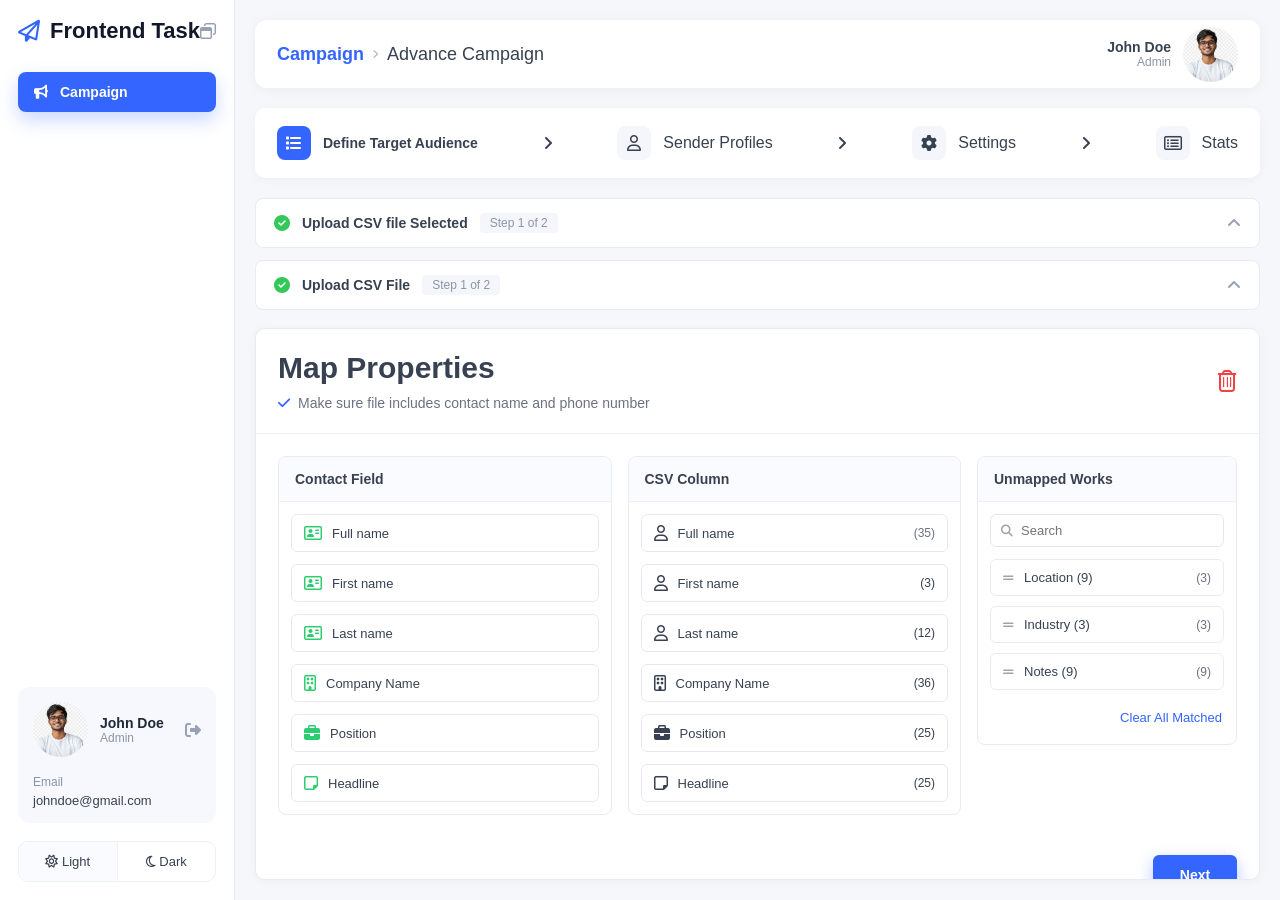
==== map.html @ 0d5dd1ee "first commit" ====
<!DOCTYPE html>
<html lang="en">

<head>

<meta charset="UTF-8">
<meta name="viewport" content="width=device-width, initial-scale=1.0">

<title>Advance Campaign - Map Properties</title>

<link rel="stylesheet"
href="https://cdnjs.cloudflare.com/ajax/libs/font-awesome/6.6.0/css/all.min.css">

</head>

<body style="
margin:0;
padding:0;
background:#f5f7fb;
font-family:Inter,Segoe UI,sans-serif;
">

<div style="
display:flex;
height:100vh;
overflow:hidden;
">

<!-- ===================== SIDEBAR ===================== -->

<aside style="
width:235px;
background:#ffffff;
border-right:1px solid #e8ebf5;
display:flex;
flex-direction:column;
justify-content:space-between;
padding:18px;
box-sizing:border-box;
">

<div>

<!-- Logo -->

<div style="
display:flex;
align-items:center;
justify-content:space-between;
margin-bottom:28px;
">

<div style="
display:flex;
align-items:center;
gap:10px;
font-size:22px;
font-weight:700;
color:#111827;
">

<i class="fa-regular fa-paper-plane"
style="color:#3466ff;"></i>

Frontend Task

</div>

<i class="fa-regular fa-window-restore"
style="color:#98a1b3;"></i>

</div>

<!-- Menu -->

<a href="index.html"

style="
display:flex;
align-items:center;
gap:12px;
padding:12px 16px;
background:#3466ff;
color:#ffffff;
text-decoration:none;
border-radius:8px;
font-size:14px;
font-weight:600;
box-shadow:0 8px 18px rgba(52,102,255,.25);
">

<i class="fa-solid fa-bullhorn"></i>

Campaign

</a>

</div>

<!-- Profile -->

<div>

<div style="
background:#f7f8fd;
border-radius:12px;
padding:15px;
">

<div style="
display:flex;
justify-content:space-between;
align-items:center;
">

<div style="
display:flex;
align-items:center;
gap:12px;
">

<img src="images/profile.jpg" alt="Profile"

style="
width:55px;
height:55px;
border-radius:50%;
object-fit:cover;
">

<div>

<div style="
font-size:14px;
font-weight:600;
color:#1f2937;
">

John Doe

</div>

<div style="
font-size:12px;
color:#8b95a7;
">

Admin

</div>

</div>

</div>

<i class="fa-solid fa-right-from-bracket"
style="color:#98a1b3;"></i>

</div>

<div style="
margin-top:18px;
font-size:12px;
color:#8b95a7;
">

Email

</div>

<div style="
margin-top:4px;
font-size:13px;
color:#374151;
">

johndoe@gmail.com

</div>

</div>

<div style="
display:flex;
margin-top:18px;
border:1px solid #edf0f7;
border-radius:10px;
overflow:hidden;
">

<div style="
flex:1;
text-align:center;
padding:12px;
background:#fafbff;
border-right:1px solid #edf0f7;
font-size:13px;
">

<i class="fa-regular fa-sun"></i>

Light

</div>

<div style="
flex:1;
text-align:center;
padding:12px;
font-size:13px;
">

<i class="fa-regular fa-moon"></i>

Dark

</div>

</div>

</div>

</aside>

<!-- ===================== MAIN ===================== -->

<main style="
flex:1;
padding:22px;
display:flex;
flex-direction:column;
min-height:0;
">

<!-- NAVBAR -->

<div style="
flex-shrink:0;
height:68px;
background:#ffffff;
border-radius:12px;
display:flex;
justify-content:space-between;
align-items:center;
padding:0 22px;
box-shadow:0 2px 12px rgba(0,0,0,.05);
">

<div style="
display:flex;
align-items:center;
gap:8px;
font-size:18px;
">

<span style="
color:#3466ff;
font-weight:600;
">

Campaign

</span>

<i class="fa-solid fa-angle-right"
style="
font-size:11px;
color:#b3bccb;
"></i>

<span style="
color:#374151;
">

Advance Campaign

</span>

</div>

<div style="
display:flex;
align-items:center;
gap:12px;
">

<div style="text-align:right;">

<div style="
font-size:14px;
font-weight:600;
">

John Doe

</div>

<div style="
font-size:12px;
color:#8b95a7;
">

Admin

</div>

</div>

<img src="images/profile.jpg" alt="Profile"

style="
width:55px;
height:55px;
border-radius:50%;
object-fit:cover;
">

</div>

</div>

<!-- PROGRESS -->

<div style="
margin-top:20px;
background:#ffffff;
padding:18px 22px;
border-radius:10px;
box-shadow:0 2px 10px rgba(0,0,0,.04);
">

<div style="
display:flex;
align-items:center;
justify-content:space-between;
flex-wrap:wrap;
gap:20px;
">

<!-- STEP 1 -->

<div style="display:flex;align-items:center;gap:12px;">

<div style="
width:34px;
height:34px;
background:#3466ff;
border-radius:8px;
display:flex;
justify-content:center;
align-items:center;
color:#ffffff;
">

<i class="fa-solid fa-list"></i>

</div>

<span style="font-size:14px;font-weight:600;">

Define Target Audience

</span>

</div>

<i class="fa-solid fa-angle-right"></i>

<div style="display:flex;align-items:center;gap:12px;">

<div style="
width:34px;
height:34px;
background:#f4f6fb;
border-radius:8px;
display:flex;
align-items:center;
justify-content:center;
">

<i class="fa-regular fa-user"></i>

</div>

Sender Profiles

</div>

<i class="fa-solid fa-angle-right"></i>

<div style="display:flex;align-items:center;gap:12px;">

<div style="
width:34px;
height:34px;
background:#f4f6fb;
border-radius:8px;
display:flex;
align-items:center;
justify-content:center;
">

<i class="fa-solid fa-gear"></i>

</div>

Settings

</div>

<i class="fa-solid fa-angle-right"></i>

<div style="display:flex;align-items:center;gap:12px;">

<div style="
width:34px;
height:34px;
background:#f4f6fb;
border-radius:8px;
display:flex;
align-items:center;
justify-content:center;
">

<i class="fa-regular fa-rectangle-list"></i>

</div>

Stats

</div>

</div>

</div>

<!-- UPLOAD STATUS -->

<div style="
margin-top:20px;
">

<!-- Section 1 -->

<div style="
display:flex;
justify-content:space-between;
align-items:center;
padding:14px 18px;
border:1px solid #e8ebf5;
border-radius:8px;
background:#ffffff;
">

<div style="display:flex;align-items:center;gap:12px;">

<i class="fa-solid fa-circle-check"
style="color:#34c759;"></i>

<span style="
font-size:14px;
font-weight:600;
">

Upload CSV file Selected

</span>

<span style="
font-size:12px;
background:#f5f6fb;
padding:3px 10px;
border-radius:4px;
color:#8b95a7;
">

Step 1 of 2

</span>

</div>

<i class="fa-solid fa-angle-up"
style="color:#98a1b3;"></i>

</div>

<!-- Section 2 -->

<div style="
margin-top:12px;
display:flex;
justify-content:space-between;
align-items:center;
padding:14px 18px;
border:1px solid #e8ebf5;
border-radius:8px;
background:#ffffff;
">

<div style="display:flex;align-items:center;gap:12px;">

<i class="fa-solid fa-circle-check"
style="color:#34c759;"></i>

<span style="
font-size:14px;
font-weight:600;
">

Upload CSV File

</span>

<span style="
font-size:12px;
background:#f5f6fb;
padding:3px 10px;
border-radius:4px;
color:#8b95a7;
">

Step 1 of 2

</span>

</div>

<i class="fa-solid fa-angle-up"
style="color:#98a1b3;"></i>

</div>

</div>

<!-- MAP PROPERTIES CARD -->

<div style="
margin-top:18px;
background:#ffffff;
border:1px solid #e8ebf5;
border-radius:10px;
padding:22px;
box-shadow:0 2px 10px rgba(0,0,0,.04);
overflow-y:auto;
flex:1;
min-height:0;
">

<div style="
display:flex;
justify-content:space-between;
align-items:center;
">

<div>

<h2 style="
margin:0;
font-size:30px;
font-weight:600;
color:#374151;
">

Map Properties

</h2>

<div style="
margin-top:10px;
font-size:14px;
color:#6b7280;
display:flex;
align-items:center;
gap:8px;
">

<i class="fa-solid fa-check"
style="color:#3466ff;"></i>

Make sure file includes contact name and phone number

</div>

</div>

<i class="fa-regular fa-trash-can"
style="
font-size:22px;
color:#ef4444;
cursor:pointer;
"></i>

</div>

<hr style="
margin:22px -22px;
border:none;
border-top:1px solid #edf0f7;
">

<!-- PART 2 STARTS HERE -->

<!-- ================= MAP PROPERTIES TABLE ================= -->

<div style="
display:flex;
gap:16px;
align-items:flex-start;
flex-wrap:wrap;
">

    <!-- ================= CONTACT FIELD ================= -->

    <div style="
    flex:1;
    min-width:300px;
    border:1px solid #e8ebf5;
    border-radius:8px;
    overflow:hidden;
    background:#ffffff;
    ">

        <div style="
        padding:14px 16px;
        border-bottom:1px solid #edf0f7;
        font-size:14px;
        font-weight:600;
        color:#374151;
        background:#fafbff;
        ">

            Contact Field

        </div>

        <!-- Full Name -->

        <div style="
        display:flex;
        align-items:center;
        justify-content:space-between;
        margin:12px;
        padding:10px 12px;
        border:1px solid #e6e9f2;
        border-radius:6px;
        ">

            <div style="display:flex;align-items:center;gap:10px;">

                <i class="fa-regular fa-address-card"
                style="color:#2ecc71;"></i>

                <span style="font-size:13px;color:#374151;">

                    Full name

                </span>

            </div>

        </div>

        <!-- First Name -->

        <div style="
        display:flex;
        align-items:center;
        justify-content:space-between;
        margin:12px;
        padding:10px 12px;
        border:1px solid #e6e9f2;
        border-radius:6px;
        ">

            <div style="display:flex;align-items:center;gap:10px;">

                <i class="fa-regular fa-address-card"
                style="color:#2ecc71;"></i>

                <span style="font-size:13px;color:#374151;">

                    First name

                </span>

            </div>

        </div>

        <!-- Last Name -->

        <div style="
        display:flex;
        align-items:center;
        justify-content:space-between;
        margin:12px;
        padding:10px 12px;
        border:1px solid #e6e9f2;
        border-radius:6px;
        ">

            <div style="display:flex;align-items:center;gap:10px;">

                <i class="fa-regular fa-address-card"
                style="color:#2ecc71;"></i>

                <span style="font-size:13px;color:#374151;">

                    Last name

                </span>

            </div>

        </div>

        <!-- Company -->

        <div style="
        display:flex;
        align-items:center;
        justify-content:space-between;
        margin:12px;
        padding:10px 12px;
        border:1px solid #e6e9f2;
        border-radius:6px;
        ">

            <div style="display:flex;align-items:center;gap:10px;">

                <i class="fa-regular fa-building"
                style="color:#2ecc71;"></i>

                <span style="font-size:13px;color:#374151;">

                    Company Name

                </span>

            </div>

        </div>

        <!-- Position -->

        <div style="
        display:flex;
        align-items:center;
        justify-content:space-between;
        margin:12px;
        padding:10px 12px;
        border:1px solid #e6e9f2;
        border-radius:6px;
        ">

            <div style="display:flex;align-items:center;gap:10px;">

                <i class="fa-solid fa-briefcase"
                style="color:#2ecc71;"></i>

                <span style="font-size:13px;color:#374151;">

                    Position

                </span>

            </div>

        </div>

        <!-- Headline -->

        <div style="
        display:flex;
        align-items:center;
        justify-content:space-between;
        margin:12px;
        padding:10px 12px;
        border:1px solid #e6e9f2;
        border-radius:6px;
        ">

            <div style="display:flex;align-items:center;gap:10px;">

                <i class="fa-regular fa-note-sticky"
                style="color:#2ecc71;"></i>

                <span style="font-size:13px;color:#374151;">

                    Headline

                </span>

            </div>

        </div>

    </div>

    <!-- ================= CSV COLUMN ================= -->

    <div style="
    flex:1;
    min-width:300px;
    border:1px solid #e8ebf5;
    border-radius:8px;
    overflow:hidden;
    background:#ffffff;
    ">

        <div style="
        padding:14px 16px;
        border-bottom:1px solid #edf0f7;
        font-size:14px;
        font-weight:600;
        color:#374151;
        background:#fafbff;
        ">

            CSV Column

        </div>

        <!-- Row 1 -->

        <div style="
        display:flex;
        justify-content:space-between;
        align-items:center;
        margin:12px;
        padding:10px 12px;
        border:1px solid #e6e9f2;
        border-radius:6px;
        ">

            <div style="display:flex;align-items:center;gap:10px;">

                <i class="fa-regular fa-user"
                style="color:#374151;"></i>

                <span style="font-size:13px;">

                    Full name

                </span>

            </div>

            <span style="font-size:12px;color:#6b7280;">

                (35)

            </span>

        </div>

        <!-- Row 2 -->

        <div style="
        display:flex;
        justify-content:space-between;
        align-items:center;
        margin:12px;
        padding:10px 12px;
        border:1px solid #e6e9f2;
        border-radius:6px;
        ">

            <div style="display:flex;align-items:center;gap:10px;">

                <i class="fa-regular fa-user"></i>

                <span style="font-size:13px;">

                    First name

                </span>

            </div>

            <span style="font-size:12px;">

                (3)

            </span>

        </div>

        <!-- Row 3 -->

        <div style="
        display:flex;
        justify-content:space-between;
        align-items:center;
        margin:12px;
        padding:10px 12px;
        border:1px solid #e6e9f2;
        border-radius:6px;
        ">

            <div style="display:flex;align-items:center;gap:10px;">

                <i class="fa-regular fa-user"></i>

                <span style="font-size:13px;">

                    Last name

                </span>

            </div>

            <span style="font-size:12px;">

                (12)

            </span>

        </div>

        <!-- Row 4 -->

        <div style="
        display:flex;
        justify-content:space-between;
        align-items:center;
        margin:12px;
        padding:10px 12px;
        border:1px solid #e6e9f2;
        border-radius:6px;
        ">

            <div style="display:flex;align-items:center;gap:10px;">

                <i class="fa-regular fa-building"></i>

                <span style="font-size:13px;">

                    Company Name

                </span>

            </div>

            <span style="font-size:12px;">

                (36)

            </span>

        </div>

        <!-- Row 5 -->

        <div style="
        display:flex;
        justify-content:space-between;
        align-items:center;
        margin:12px;
        padding:10px 12px;
        border:1px solid #e6e9f2;
        border-radius:6px;
        ">

            <div style="display:flex;align-items:center;gap:10px;">

                <i class="fa-solid fa-briefcase"></i>

                <span style="font-size:13px;">

                    Position

                </span>

            </div>

            <span style="font-size:12px;">

                (25)

            </span>

        </div>

        <!-- Row 6 -->

        <div style="
        display:flex;
        justify-content:space-between;
        align-items:center;
        margin:12px;
        padding:10px 12px;
        border:1px solid #e6e9f2;
        border-radius:6px;
        ">

            <div style="display:flex;align-items:center;gap:10px;">

                <i class="fa-regular fa-note-sticky"></i>

                <span style="font-size:13px;">

                    Headline

                </span>

            </div>

            <span style="font-size:12px;">

                (25)

            </span>

        </div>

    </div>

    <!-- PART 3 STARTS HERE -->

    <!-- ===================== UNMAPPED WORKS ===================== -->

<div style="
width:260px;
border:1px solid #e8ebf5;
border-radius:8px;
background:#ffffff;
overflow:hidden;
">

    <!-- Header -->

    <div style="
    padding:14px 16px;
    border-bottom:1px solid #edf0f7;
    background:#fafbff;
    font-size:14px;
    font-weight:600;
    color:#374151;
    ">

        Unmapped Works

    </div>

    <!-- Search -->

    <div style="
    padding:12px;
    ">

        <div style="
        display:flex;
        align-items:center;
        gap:8px;
        border:1px solid #e5e7eb;
        border-radius:6px;
        padding:8px 10px;
        ">

            <i class="fa-solid fa-magnifying-glass"
            style="
            color:#9ca3af;
            font-size:12px;
            "></i>

            <input
            type="text"
            placeholder="Search"
            style="
            border:none;
            outline:none;
            width:100%;
            font-size:13px;
            background:transparent;
            ">

        </div>

    </div>

    <!-- Item 1 -->

    <div style="
    margin:0 12px 10px;
    border:1px solid #e8ebf5;
    border-radius:6px;
    padding:10px 12px;
    display:flex;
    justify-content:space-between;
    align-items:center;
    ">

        <div style="
        display:flex;
        align-items:center;
        gap:10px;
        ">

            <i class="fa-solid fa-grip-lines"
            style="
            color:#9ca3af;
            font-size:12px;
            "></i>

            <span style="
            font-size:13px;
            color:#374151;
            ">
                Location (9)
            </span>

        </div>

        <span style="
        font-size:12px;
        color:#6b7280;
        ">
            (3)
        </span>

    </div>

    <!-- Item 2 -->

    <div style="
    margin:0 12px 10px;
    border:1px solid #e8ebf5;
    border-radius:6px;
    padding:10px 12px;
    display:flex;
    justify-content:space-between;
    align-items:center;
    ">

        <div style="
        display:flex;
        align-items:center;
        gap:10px;
        ">

            <i class="fa-solid fa-grip-lines"
            style="
            color:#9ca3af;
            font-size:12px;
            "></i>

            <span style="
            font-size:13px;
            color:#374151;
            ">
                Industry (3)
            </span>

        </div>

        <span style="
        font-size:12px;
        color:#6b7280;
        ">
            (3)
        </span>

    </div>

    <!-- Item 3 -->

    <div style="
    margin:0 12px;
    border:1px solid #e8ebf5;
    border-radius:6px;
    padding:10px 12px;
    display:flex;
    justify-content:space-between;
    align-items:center;
    ">

        <div style="
        display:flex;
        align-items:center;
        gap:10px;
        ">

            <i class="fa-solid fa-grip-lines"
            style="
            color:#9ca3af;
            font-size:12px;
            "></i>

            <span style="
            font-size:13px;
            color:#374151;
            ">
                Notes (9)
            </span>

        </div>

        <span style="
        font-size:12px;
        color:#6b7280;
        ">
            (9)
        </span>

    </div>

    <!-- Clear -->

    <div style="
    padding:18px 14px;
    text-align:right;
    ">

        <a href="#"
        style="
        color:#3466ff;
        text-decoration:none;
        font-size:13px;
        font-weight:500;
        ">

            Clear All Matched

        </a>

    </div>

</div>

</div>

<!-- Bottom Space -->

<div style="
height:40px;
"></div>

<!-- Bottom Button -->

<div style="
display:flex;
justify-content:flex-end;
">

    <a href="campaign-settings.html"
    style="
    width:84px;
    height:40px;
    background:#3466ff;
    color:#ffffff;
    text-decoration:none;
    border-radius:6px;
    display:flex;
    align-items:center;
    justify-content:center;
    font-size:14px;
    font-weight:600;
    box-shadow:0 6px 16px rgba(52,102,255,.35);
    ">

        Next

    </a>

</div>

<!-- PART 4 STARTS HERE -->

<!-- ================= END MAP PROPERTIES CARD ================= -->

</div>

<!-- End Main -->

</main>

<!-- End Layout -->

</div>

<!-- ================= RESPONSIVE ================= -->

<style>

*{
margin:0;
padding:0;
box-sizing:border-box;
font-family:Inter,"Segoe UI",sans-serif;
}

body{
background:#f5f7fb;
overflow-x:hidden;
color:#374151;
}

img{
display:block;
max-width:100%;
height:auto;
}

/* ---------- Large Desktop ---------- */

@media screen and (max-width:1400px){

main{
padding:20px !important;
}

}

/* ---------- Laptop ---------- */

@media screen and (max-width:1200px){

aside{
width:220px !important;
}

}

/* ---------- Tablet ---------- */

@media screen and (max-width:992px){

main{
padding:18px !important;
}

div[style*="display:flex;gap:16px"]{
flex-wrap:wrap !important;
}

div[style*="min-width:300px"]{
width:100% !important;
min-width:100% !important;
}

div[style*="width:260px"]{
width:100% !important;
}

}

/* ---------- Mobile ---------- */

@media screen and (max-width:768px){

div[style*="min-height:100vh"]{
flex-direction:column;
}

aside{
width:100% !important;
border-right:none !important;
border-bottom:1px solid #e8ebf5;
padding:16px !important;
}

main{
padding:14px !important;
}

div[style*="justify-content:space-between;align-items:center;flex-wrap:wrap"]{
justify-content:flex-start !important;
gap:15px !important;
}

div[style*="height:68px"]{
height:auto !important;
padding:16px !important;
flex-direction:column;
align-items:flex-start !important;
gap:14px;
}

}

/* ---------- Small Mobile ---------- */

@media screen and (max-width:576px){

div[style*="padding:22px"]{
padding:16px !important;
}

h2{
font-size:24px !important;
}

div[style*="padding:14px 16px"]{
padding:12px !important;
}

a[href="campaign-settings.html"]{
width:100% !important;
height:46px !important;
}

}

/* ---------- Very Small Devices ---------- */

@media screen and (max-width:400px){

body{
font-size:14px;
}

h2{
font-size:20px !important;
}

span{
font-size:12px !important;
}

}

</style>

</body>

</html>
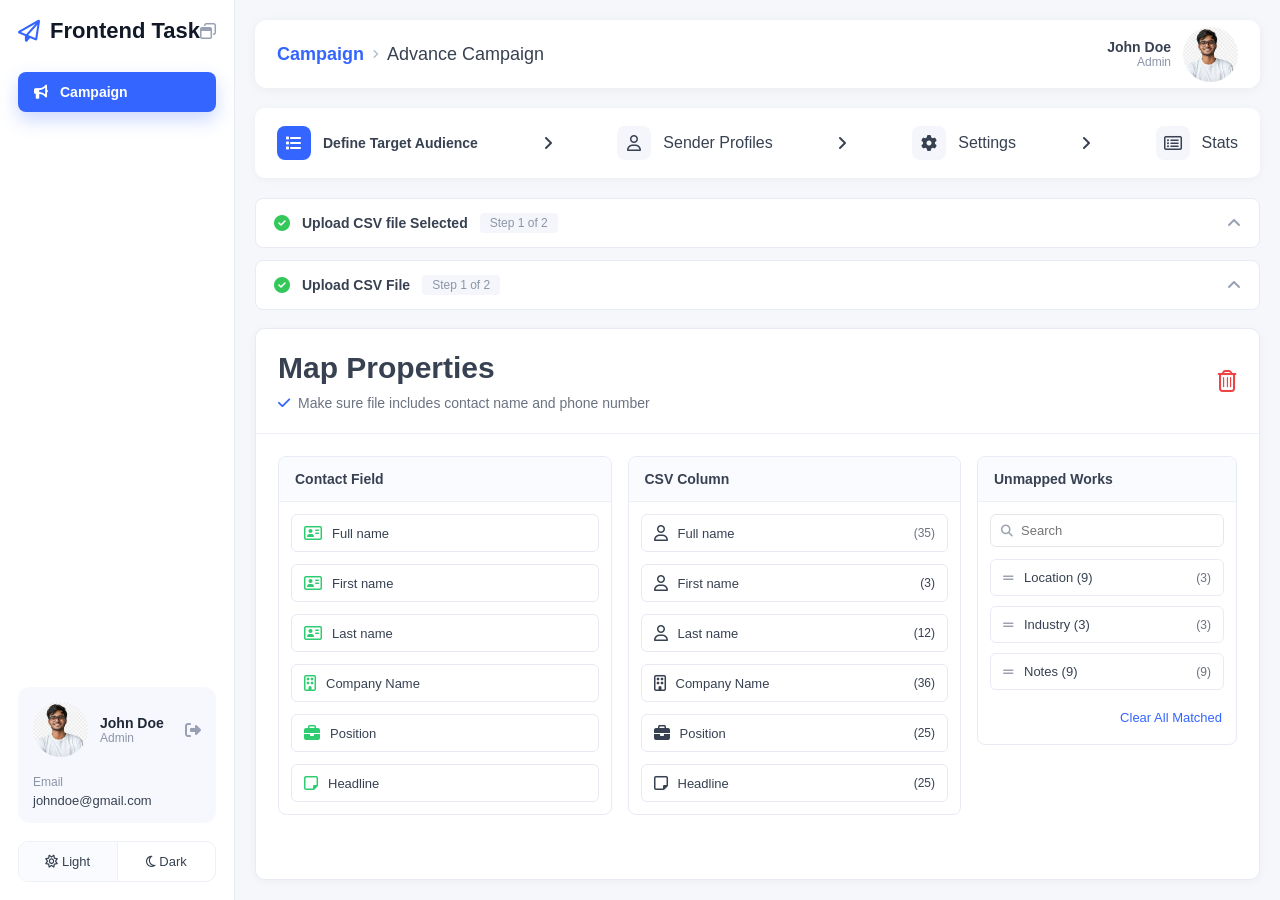
==== commit 8342f143: "Changes" ====
--- a/map.html
+++ b/map.html
@@ -3,13 +3,12 @@
 
 <head>
 
-<meta charset="UTF-8">
-<meta name="viewport" content="width=device-width, initial-scale=1.0">
-
-<title>Advance Campaign - Map Properties</title>
-
-<link rel="stylesheet"
-href="https://cdnjs.cloudflare.com/ajax/libs/font-awesome/6.6.0/css/all.min.css">
+    <meta charset="UTF-8">
+    <meta name="viewport" content="width=device-width, initial-scale=1.0">
+
+    <title>Advance Campaign - Map Properties</title>
+
+    <link rel="stylesheet" href="https://cdnjs.cloudflare.com/ajax/libs/font-awesome/6.6.0/css/all.min.css">
 
 </head>
 
@@ -20,15 +19,15 @@
 font-family:Inter,Segoe UI,sans-serif;
 ">
 
-<div style="
+    <div style="
 display:flex;
 height:100vh;
 overflow:hidden;
 ">
 
-<!-- ===================== SIDEBAR ===================== -->
-
-<aside style="
+        <!-- ===================== SIDEBAR ===================== -->
+
+        <aside style="
 width:235px;
 background:#ffffff;
 border-right:1px solid #e8ebf5;
@@ -39,18 +38,18 @@
 box-sizing:border-box;
 ">
 
-<div>
-
-<!-- Logo -->
-
-<div style="
+            <div>
+
+                <!-- Logo -->
+
+                <div style="
 display:flex;
 align-items:center;
 justify-content:space-between;
 margin-bottom:28px;
 ">
 
-<div style="
+                    <div style="
 display:flex;
 align-items:center;
 gap:10px;
@@ -59,23 +58,19 @@
 color:#111827;
 ">
 
-<i class="fa-regular fa-paper-plane"
-style="color:#3466ff;"></i>
-
-Frontend Task
-
-</div>
-
-<i class="fa-regular fa-window-restore"
-style="color:#98a1b3;"></i>
-
-</div>
-
-<!-- Menu -->
-
-<a href="index.html"
-
-style="
+                        <i class="fa-regular fa-paper-plane" style="color:#3466ff;"></i>
+
+                        Frontend Task
+
+                    </div>
+
+                    <i class="fa-regular fa-window-restore" style="color:#98a1b3;"></i>
+
+                </div>
+
+                <!-- Menu -->
+
+                <a href="index.html" style="
 display:flex;
 align-items:center;
 gap:12px;
@@ -89,98 +84,95 @@
 box-shadow:0 8px 18px rgba(52,102,255,.25);
 ">
 
-<i class="fa-solid fa-bullhorn"></i>
-
-Campaign
-
-</a>
-
-</div>
-
-<!-- Profile -->
-
-<div>
-
-<div style="
+                    <i class="fa-solid fa-bullhorn"></i>
+
+                    Campaign
+
+                </a>
+
+            </div>
+
+            <!-- Profile -->
+
+            <div>
+
+                <div style="
 background:#f7f8fd;
 border-radius:12px;
 padding:15px;
 ">
 
-<div style="
+                    <div style="
 display:flex;
 justify-content:space-between;
 align-items:center;
 ">
 
-<div style="
+                        <div style="
 display:flex;
 align-items:center;
 gap:12px;
 ">
 
-<img src="images/profile.jpg" alt="Profile"
-
-style="
+                            <img src="images/profile.jpg" alt="Profile" style="
 width:55px;
 height:55px;
 border-radius:50%;
 object-fit:cover;
 ">
 
-<div>
-
-<div style="
+                            <div>
+
+                                <div style="
 font-size:14px;
 font-weight:600;
 color:#1f2937;
 ">
 
-John Doe
-
-</div>
-
-<div style="
+                                    John Doe
+
+                                </div>
+
+                                <div style="
 font-size:12px;
 color:#8b95a7;
 ">
 
-Admin
-
-</div>
-
-</div>
-
-</div>
-
-<i class="fa-solid fa-right-from-bracket"
-style="color:#98a1b3;"></i>
-
-</div>
-
-<div style="
+                                    Admin
+
+                                </div>
+
+                            </div>
+
+                        </div>
+
+                        <i class="fa-solid fa-right-from-bracket" style="color:#98a1b3;"></i>
+
+                    </div>
+
+                    <div style="
 margin-top:18px;
 font-size:12px;
 color:#8b95a7;
 ">
 
-Email
-
-</div>
-
-<div style="
+                        Email
+
+                    </div>
+
+                    <div style="
 margin-top:4px;
 font-size:13px;
 color:#374151;
 ">
 
-johndoe@gmail.com
-
-</div>
-
-</div>
-
-<div style="
+                        johndoe@gmail.com
+
+                    </div>
+
+                </div>
+
+                <div style="
 display:flex;
 margin-top:18px;
 border:1px solid #edf0f7;
@@ -188,7 +180,7 @@
 overflow:hidden;
 ">
 
-<div style="
+                    <div style="
 flex:1;
 text-align:center;
 padding:12px;
@@ -197,34 +189,34 @@
 font-size:13px;
 ">
 
-<i class="fa-regular fa-sun"></i>
-
-Light
-
-</div>
-
-<div style="
+                        <i class="fa-regular fa-sun"></i>
+
+                        Light
+
+                    </div>
+
+                    <div style="
 flex:1;
 text-align:center;
 padding:12px;
 font-size:13px;
 ">
 
-<i class="fa-regular fa-moon"></i>
-
-Dark
-
-</div>
-
-</div>
-
-</div>
-
-</aside>
-
-<!-- ===================== MAIN ===================== -->
-
-<main style="
+                        <i class="fa-regular fa-moon"></i>
+
+                        Dark
+
+                    </div>
+
+                </div>
+
+            </div>
+
+        </aside>
+
+        <!-- ===================== MAIN ===================== -->
+
+        <main style="
 flex:1;
 padding:22px;
 display:flex;
@@ -232,9 +224,9 @@
 min-height:0;
 ">
 
-<!-- NAVBAR -->
-
-<div style="
+            <!-- NAVBAR -->
+
+            <div style="
 flex-shrink:0;
 height:68px;
 background:#ffffff;
@@ -246,82 +238,79 @@
 box-shadow:0 2px 12px rgba(0,0,0,.05);
 ">
 
-<div style="
+                <div style="
 display:flex;
 align-items:center;
 gap:8px;
 font-size:18px;
 ">
 
-<span style="
+                    <span style="
 color:#3466ff;
 font-weight:600;
 ">
 
-Campaign
-
-</span>
-
-<i class="fa-solid fa-angle-right"
-style="
+                        Campaign
+
+                    </span>
+
+                    <i class="fa-solid fa-angle-right" style="
 font-size:11px;
 color:#b3bccb;
 "></i>
 
-<span style="
+                    <span style="
 color:#374151;
 ">
 
-Advance Campaign
-
-</span>
-
-</div>
-
-<div style="
+                        Advance Campaign
+
+                    </span>
+
+                </div>
+
+                <div style="
 display:flex;
 align-items:center;
 gap:12px;
 ">
 
-<div style="text-align:right;">
-
-<div style="
+                    <div style="text-align:right;">
+
+                        <div style="
 font-size:14px;
 font-weight:600;
 ">
 
-John Doe
-
-</div>
-
-<div style="
+                            John Doe
+
+                        </div>
+
+                        <div style="
 font-size:12px;
 color:#8b95a7;
 ">
 
-Admin
-
-</div>
-
-</div>
-
-<img src="images/profile.jpg" alt="Profile"
-
-style="
+                            Admin
+
+                        </div>
+
+                    </div>
+
+                    <img src="images/profile.jpg" alt="Profile" style="
 width:55px;
 height:55px;
 border-radius:50%;
 object-fit:cover;
 ">
 
-</div>
-
-</div>
-
-<!-- PROGRESS -->
-
-<div style="
+                </div>
+
+            </div>
+
+            <!-- PROGRESS -->
+
+            <div style="
 margin-top:20px;
 background:#ffffff;
 padding:18px 22px;
@@ -329,7 +318,7 @@
 box-shadow:0 2px 10px rgba(0,0,0,.04);
 ">
 
-<div style="
+                <div style="
 display:flex;
 align-items:center;
 justify-content:space-between;
@@ -337,11 +326,11 @@
 gap:20px;
 ">
 
-<!-- STEP 1 -->
-
-<div style="display:flex;align-items:center;gap:12px;">
-
-<div style="
+                    <!-- STEP 1 -->
+
+                    <div style="display:flex;align-items:center;gap:12px;">
+
+                        <div style="
 width:34px;
 height:34px;
 background:#3466ff;
@@ -352,23 +341,23 @@
 color:#ffffff;
 ">
 
-<i class="fa-solid fa-list"></i>
-
-</div>
-
-<span style="font-size:14px;font-weight:600;">
-
-Define Target Audience
-
-</span>
-
-</div>
-
-<i class="fa-solid fa-angle-right"></i>
-
-<div style="display:flex;align-items:center;gap:12px;">
-
-<div style="
+                            <i class="fa-solid fa-list"></i>
+
+                        </div>
+
+                        <span style="font-size:14px;font-weight:600;">
+
+                            Define Target Audience
+
+                        </span>
+
+                    </div>
+
+                    <i class="fa-solid fa-angle-right"></i>
+
+                    <div style="display:flex;align-items:center;gap:12px;">
+
+                        <div style="
 width:34px;
 height:34px;
 background:#f4f6fb;
@@ -378,19 +367,19 @@
 justify-content:center;
 ">
 
-<i class="fa-regular fa-user"></i>
-
-</div>
-
-Sender Profiles
-
-</div>
-
-<i class="fa-solid fa-angle-right"></i>
-
-<div style="display:flex;align-items:center;gap:12px;">
-
-<div style="
+                            <i class="fa-regular fa-user"></i>
+
+                        </div>
+
+                        Sender Profiles
+
+                    </div>
+
+                    <i class="fa-solid fa-angle-right"></i>
+
+                    <div style="display:flex;align-items:center;gap:12px;">
+
+                        <div style="
 width:34px;
 height:34px;
 background:#f4f6fb;
@@ -400,19 +389,19 @@
 justify-content:center;
 ">
 
-<i class="fa-solid fa-gear"></i>
-
-</div>
-
-Settings
-
-</div>
-
-<i class="fa-solid fa-angle-right"></i>
-
-<div style="display:flex;align-items:center;gap:12px;">
-
-<div style="
+                            <i class="fa-solid fa-gear"></i>
+
+                        </div>
+
+                        Settings
+
+                    </div>
+
+                    <i class="fa-solid fa-angle-right"></i>
+
+                    <div style="display:flex;align-items:center;gap:12px;">
+
+                        <div style="
 width:34px;
 height:34px;
 background:#f4f6fb;
@@ -422,27 +411,27 @@
 justify-content:center;
 ">
 
-<i class="fa-regular fa-rectangle-list"></i>
-
-</div>
-
-Stats
-
-</div>
-
-</div>
-
-</div>
-
-<!-- UPLOAD STATUS -->
-
-<div style="
+                            <i class="fa-regular fa-rectangle-list"></i>
+
+                        </div>
+
+                        Stats
+
+                    </div>
+
+                </div>
+
+            </div>
+
+            <!-- UPLOAD STATUS -->
+
+            <div style="
 margin-top:20px;
 ">
 
-<!-- Section 1 -->
-
-<div style="
+                <!-- Section 1 -->
+
+                <div style="
 display:flex;
 justify-content:space-between;
 align-items:center;
@@ -452,21 +441,20 @@
 background:#ffffff;
 ">
 
-<div style="display:flex;align-items:center;gap:12px;">
-
-<i class="fa-solid fa-circle-check"
-style="color:#34c759;"></i>
-
-<span style="
+                    <div style="display:flex;align-items:center;gap:12px;">
+
+                        <i class="fa-solid fa-circle-check" style="color:#34c759;"></i>
+
+                        <span style="
 font-size:14px;
 font-weight:600;
 ">
 
-Upload CSV file Selected
-
-</span>
-
-<span style="
+                            Upload CSV file Selected
+
+                        </span>
+
+                        <span style="
 font-size:12px;
 background:#f5f6fb;
 padding:3px 10px;
@@ -474,20 +462,19 @@
 color:#8b95a7;
 ">
 
-Step 1 of 2
-
-</span>
-
-</div>
-
-<i class="fa-solid fa-angle-up"
-style="color:#98a1b3;"></i>
-
-</div>
-
-<!-- Section 2 -->
-
-<div style="
+                            Step 1 of 2
+
+                        </span>
+
+                    </div>
+
+                    <i class="fa-solid fa-angle-up" style="color:#98a1b3;"></i>
+
+                </div>
+
+                <!-- Section 2 -->
+
+                <div style="
 margin-top:12px;
 display:flex;
 justify-content:space-between;
@@ -498,21 +485,20 @@
 background:#ffffff;
 ">
 
-<div style="display:flex;align-items:center;gap:12px;">
-
-<i class="fa-solid fa-circle-check"
-style="color:#34c759;"></i>
-
-<span style="
+                    <div style="display:flex;align-items:center;gap:12px;">
+
+                        <i class="fa-solid fa-circle-check" style="color:#34c759;"></i>
+
+                        <span style="
 font-size:14px;
 font-weight:600;
 ">
 
-Upload CSV File
-
-</span>
-
-<span style="
+                            Upload CSV File
+
+                        </span>
+
+                        <span style="
 font-size:12px;
 background:#f5f6fb;
 padding:3px 10px;
@@ -520,22 +506,21 @@
 color:#8b95a7;
 ">
 
-Step 1 of 2
-
-</span>
-
-</div>
-
-<i class="fa-solid fa-angle-up"
-style="color:#98a1b3;"></i>
-
-</div>
-
-</div>
-
-<!-- MAP PROPERTIES CARD -->
-
-<div style="
+                            Step 1 of 2
+
+                        </span>
+
+                    </div>
+
+                    <i class="fa-solid fa-angle-up" style="color:#98a1b3;"></i>
+
+                </div>
+
+            </div>
+
+            <!-- MAP PROPERTIES CARD -->
+
+            <div style="
 margin-top:18px;
 background:#ffffff;
 border:1px solid #e8ebf5;
@@ -547,26 +532,26 @@
 min-height:0;
 ">
 
-<div style="
+                <div style="
 display:flex;
 justify-content:space-between;
 align-items:center;
 ">
 
-<div>
-
-<h2 style="
+                    <div>
+
+                        <h2 style="
 margin:0;
 font-size:30px;
 font-weight:600;
 color:#374151;
 ">
 
-Map Properties
-
-</h2>
-
-<div style="
+                            Map Properties
+
+                        </h2>
+
+                        <div style="
 margin-top:10px;
 font-size:14px;
 color:#6b7280;
@@ -575,44 +560,42 @@
 gap:8px;
 ">
 
-<i class="fa-solid fa-check"
-style="color:#3466ff;"></i>
-
-Make sure file includes contact name and phone number
-
-</div>
-
-</div>
-
-<i class="fa-regular fa-trash-can"
-style="
+                            <i class="fa-solid fa-check" style="color:#3466ff;"></i>
+
+                            Make sure file includes contact name and phone number
+
+                        </div>
+
+                    </div>
+
+                    <i class="fa-regular fa-trash-can" style="
 font-size:22px;
 color:#ef4444;
 cursor:pointer;
 "></i>
 
-</div>
-
-<hr style="
+                </div>
+
+                <hr style="
 margin:22px -22px;
 border:none;
 border-top:1px solid #edf0f7;
 ">
 
-<!-- PART 2 STARTS HERE -->
-
-<!-- ================= MAP PROPERTIES TABLE ================= -->
-
-<div style="
+                <!-- PART 2 STARTS HERE -->
+
+                <!-- ================= MAP PROPERTIES TABLE ================= -->
+
+                <div style="
 display:flex;
 gap:16px;
 align-items:flex-start;
 flex-wrap:wrap;
 ">
 
-    <!-- ================= CONTACT FIELD ================= -->
-
-    <div style="
+                    <!-- ================= CONTACT FIELD ================= -->
+
+                    <div style="
     flex:1;
     min-width:300px;
     border:1px solid #e8ebf5;
@@ -621,7 +604,7 @@
     background:#ffffff;
     ">
 
-        <div style="
+                        <div style="
         padding:14px 16px;
         border-bottom:1px solid #edf0f7;
         font-size:14px;
@@ -630,13 +613,13 @@
         background:#fafbff;
         ">
 
-            Contact Field
-
-        </div>
-
-        <!-- Full Name -->
-
-        <div style="
+                            Contact Field
+
+                        </div>
+
+                        <!-- Full Name -->
+
+                        <div style="
         display:flex;
         align-items:center;
         justify-content:space-between;
@@ -646,24 +629,23 @@
         border-radius:6px;
         ">
 
-            <div style="display:flex;align-items:center;gap:10px;">
-
-                <i class="fa-regular fa-address-card"
-                style="color:#2ecc71;"></i>
-
-                <span style="font-size:13px;color:#374151;">
-
-                    Full name
-
-                </span>
-
-            </div>
-
-        </div>
-
-        <!-- First Name -->
-
-        <div style="
+                            <div style="display:flex;align-items:center;gap:10px;">
+
+                                <i class="fa-regular fa-address-card" style="color:#2ecc71;"></i>
+
+                                <span style="font-size:13px;color:#374151;">
+
+                                    Full name
+
+                                </span>
+
+                            </div>
+
+                        </div>
+
+                        <!-- First Name -->
+
+                        <div style="
         display:flex;
         align-items:center;
         justify-content:space-between;
@@ -673,24 +655,23 @@
         border-radius:6px;
         ">
 
-            <div style="display:flex;align-items:center;gap:10px;">
-
-                <i class="fa-regular fa-address-card"
-                style="color:#2ecc71;"></i>
-
-                <span style="font-size:13px;color:#374151;">
-
-                    First name
-
-                </span>
-
-            </div>
-
-        </div>
-
-        <!-- Last Name -->
-
-        <div style="
+                            <div style="display:flex;align-items:center;gap:10px;">
+
+                                <i class="fa-regular fa-address-card" style="color:#2ecc71;"></i>
+
+                                <span style="font-size:13px;color:#374151;">
+
+                                    First name
+
+                                </span>
+
+                            </div>
+
+                        </div>
+
+                        <!-- Last Name -->
+
+                        <div style="
         display:flex;
         align-items:center;
         justify-content:space-between;
@@ -700,24 +681,23 @@
         border-radius:6px;
         ">
 
-            <div style="display:flex;align-items:center;gap:10px;">
-
-                <i class="fa-regular fa-address-card"
-                style="color:#2ecc71;"></i>
-
-                <span style="font-size:13px;color:#374151;">
-
-                    Last name
-
-                </span>
-
-            </div>
-
-        </div>
-
-        <!-- Company -->
-
-        <div style="
+                            <div style="display:flex;align-items:center;gap:10px;">
+
+                                <i class="fa-regular fa-address-card" style="color:#2ecc71;"></i>
+
+                                <span style="font-size:13px;color:#374151;">
+
+                                    Last name
+
+                                </span>
+
+                            </div>
+
+                        </div>
+
+                        <!-- Company -->
+
+                        <div style="
         display:flex;
         align-items:center;
         justify-content:space-between;
@@ -727,24 +707,23 @@
         border-radius:6px;
         ">
 
-            <div style="display:flex;align-items:center;gap:10px;">
-
-                <i class="fa-regular fa-building"
-                style="color:#2ecc71;"></i>
-
-                <span style="font-size:13px;color:#374151;">
-
-                    Company Name
-
-                </span>
-
-            </div>
-
-        </div>
-
-        <!-- Position -->
-
-        <div style="
+                            <div style="display:flex;align-items:center;gap:10px;">
+
+                                <i class="fa-regular fa-building" style="color:#2ecc71;"></i>
+
+                                <span style="font-size:13px;color:#374151;">
+
+                                    Company Name
+
+                                </span>
+
+                            </div>
+
+                        </div>
+
+                        <!-- Position -->
+
+                        <div style="
         display:flex;
         align-items:center;
         justify-content:space-between;
@@ -754,24 +733,23 @@
         border-radius:6px;
         ">
 
-            <div style="display:flex;align-items:center;gap:10px;">
-
-                <i class="fa-solid fa-briefcase"
-                style="color:#2ecc71;"></i>
-
-                <span style="font-size:13px;color:#374151;">
-
-                    Position
-
-                </span>
-
-            </div>
-
-        </div>
-
-        <!-- Headline -->
-
-        <div style="
+                            <div style="display:flex;align-items:center;gap:10px;">
+
+                                <i class="fa-solid fa-briefcase" style="color:#2ecc71;"></i>
+
+                                <span style="font-size:13px;color:#374151;">
+
+                                    Position
+
+                                </span>
+
+                            </div>
+
+                        </div>
+
+                        <!-- Headline -->
+
+                        <div style="
         display:flex;
         align-items:center;
         justify-content:space-between;
@@ -781,26 +759,25 @@
         border-radius:6px;
         ">
 
-            <div style="display:flex;align-items:center;gap:10px;">
-
-                <i class="fa-regular fa-note-sticky"
-                style="color:#2ecc71;"></i>
-
-                <span style="font-size:13px;color:#374151;">
-
-                    Headline
-
-                </span>
-
-            </div>
-
-        </div>
-
-    </div>
-
-    <!-- ================= CSV COLUMN ================= -->
-
-    <div style="
+                            <div style="display:flex;align-items:center;gap:10px;">
+
+                                <i class="fa-regular fa-note-sticky" style="color:#2ecc71;"></i>
+
+                                <span style="font-size:13px;color:#374151;">
+
+                                    Headline
+
+                                </span>
+
+                            </div>
+
+                        </div>
+
+                    </div>
+
+                    <!-- ================= CSV COLUMN ================= -->
+
+                    <div style="
     flex:1;
     min-width:300px;
     border:1px solid #e8ebf5;
@@ -809,7 +786,7 @@
     background:#ffffff;
     ">
 
-        <div style="
+                        <div style="
         padding:14px 16px;
         border-bottom:1px solid #edf0f7;
         font-size:14px;
@@ -818,13 +795,13 @@
         background:#fafbff;
         ">
 
-            CSV Column
-
-        </div>
-
-        <!-- Row 1 -->
-
-        <div style="
+                            CSV Column
+
+                        </div>
+
+                        <!-- Row 1 -->
+
+                        <div style="
         display:flex;
         justify-content:space-between;
         align-items:center;
@@ -834,30 +811,29 @@
         border-radius:6px;
         ">
 
-            <div style="display:flex;align-items:center;gap:10px;">
-
-                <i class="fa-regular fa-user"
-                style="color:#374151;"></i>
-
-                <span style="font-size:13px;">
-
-                    Full name
-
-                </span>
-
-            </div>
-
-            <span style="font-size:12px;color:#6b7280;">
-
-                (35)
-
-            </span>
-
-        </div>
-
-        <!-- Row 2 -->
-
-        <div style="
+                            <div style="display:flex;align-items:center;gap:10px;">
+
+                                <i class="fa-regular fa-user" style="color:#374151;"></i>
+
+                                <span style="font-size:13px;">
+
+                                    Full name
+
+                                </span>
+
+                            </div>
+
+                            <span style="font-size:12px;color:#6b7280;">
+
+                                (35)
+
+                            </span>
+
+                        </div>
+
+                        <!-- Row 2 -->
+
+                        <div style="
         display:flex;
         justify-content:space-between;
         align-items:center;
@@ -867,29 +843,29 @@
         border-radius:6px;
         ">
 
-            <div style="display:flex;align-items:center;gap:10px;">
-
-                <i class="fa-regular fa-user"></i>
-
-                <span style="font-size:13px;">
-
-                    First name
-
-                </span>
-
-            </div>
-
-            <span style="font-size:12px;">
-
-                (3)
-
-            </span>
-
-        </div>
-
-        <!-- Row 3 -->
-
-        <div style="
+                            <div style="display:flex;align-items:center;gap:10px;">
+
+                                <i class="fa-regular fa-user"></i>
+
+                                <span style="font-size:13px;">
+
+                                    First name
+
+                                </span>
+
+                            </div>
+
+                            <span style="font-size:12px;">
+
+                                (3)
+
+                            </span>
+
+                        </div>
+
+                        <!-- Row 3 -->
+
+                        <div style="
         display:flex;
         justify-content:space-between;
         align-items:center;
@@ -899,29 +875,29 @@
         border-radius:6px;
         ">
 
-            <div style="display:flex;align-items:center;gap:10px;">
-
-                <i class="fa-regular fa-user"></i>
-
-                <span style="font-size:13px;">
-
-                    Last name
-
-                </span>
-
-            </div>
-
-            <span style="font-size:12px;">
-
-                (12)
-
-            </span>
-
-        </div>
-
-        <!-- Row 4 -->
-
-        <div style="
+                            <div style="display:flex;align-items:center;gap:10px;">
+
+                                <i class="fa-regular fa-user"></i>
+
+                                <span style="font-size:13px;">
+
+                                    Last name
+
+                                </span>
+
+                            </div>
+
+                            <span style="font-size:12px;">
+
+                                (12)
+
+                            </span>
+
+                        </div>
+
+                        <!-- Row 4 -->
+
+                        <div style="
         display:flex;
         justify-content:space-between;
         align-items:center;
@@ -931,29 +907,29 @@
         border-radius:6px;
         ">
 
-            <div style="display:flex;align-items:center;gap:10px;">
-
-                <i class="fa-regular fa-building"></i>
-
-                <span style="font-size:13px;">
-
-                    Company Name
-
-                </span>
-
-            </div>
-
-            <span style="font-size:12px;">
-
-                (36)
-
-            </span>
-
-        </div>
-
-        <!-- Row 5 -->
-
-        <div style="
+                            <div style="display:flex;align-items:center;gap:10px;">
+
+                                <i class="fa-regular fa-building"></i>
+
+                                <span style="font-size:13px;">
+
+                                    Company Name
+
+                                </span>
+
+                            </div>
+
+                            <span style="font-size:12px;">
+
+                                (36)
+
+                            </span>
+
+                        </div>
+
+                        <!-- Row 5 -->
+
+                        <div style="
         display:flex;
         justify-content:space-between;
         align-items:center;
@@ -963,29 +939,29 @@
         border-radius:6px;
         ">
 
-            <div style="display:flex;align-items:center;gap:10px;">
-
-                <i class="fa-solid fa-briefcase"></i>
-
-                <span style="font-size:13px;">
-
-                    Position
-
-                </span>
-
-            </div>
-
-            <span style="font-size:12px;">
-
-                (25)
-
-            </span>
-
-        </div>
-
-        <!-- Row 6 -->
-
-        <div style="
+                            <div style="display:flex;align-items:center;gap:10px;">
+
+                                <i class="fa-solid fa-briefcase"></i>
+
+                                <span style="font-size:13px;">
+
+                                    Position
+
+                                </span>
+
+                            </div>
+
+                            <span style="font-size:12px;">
+
+                                (25)
+
+                            </span>
+
+                        </div>
+
+                        <!-- Row 6 -->
+
+                        <div style="
         display:flex;
         justify-content:space-between;
         align-items:center;
@@ -995,33 +971,33 @@
         border-radius:6px;
         ">
 
-            <div style="display:flex;align-items:center;gap:10px;">
-
-                <i class="fa-regular fa-note-sticky"></i>
-
-                <span style="font-size:13px;">
-
-                    Headline
-
-                </span>
-
-            </div>
-
-            <span style="font-size:12px;">
-
-                (25)
-
-            </span>
-
-        </div>
-
-    </div>
-
-    <!-- PART 3 STARTS HERE -->
-
-    <!-- ===================== UNMAPPED WORKS ===================== -->
-
-<div style="
+                            <div style="display:flex;align-items:center;gap:10px;">
+
+                                <i class="fa-regular fa-note-sticky"></i>
+
+                                <span style="font-size:13px;">
+
+                                    Headline
+
+                                </span>
+
+                            </div>
+
+                            <span style="font-size:12px;">
+
+                                (25)
+
+                            </span>
+
+                        </div>
+
+                    </div>
+
+                    <!-- PART 3 STARTS HERE -->
+
+                    <!-- ===================== UNMAPPED WORKS ===================== -->
+
+                    <div style="
 width:260px;
 border:1px solid #e8ebf5;
 border-radius:8px;
@@ -1029,9 +1005,9 @@
 overflow:hidden;
 ">
 
-    <!-- Header -->
-
-    <div style="
+                        <!-- Header -->
+
+                        <div style="
     padding:14px 16px;
     border-bottom:1px solid #edf0f7;
     background:#fafbff;
@@ -1040,17 +1016,17 @@
     color:#374151;
     ">
 
-        Unmapped Works
-
-    </div>
-
-    <!-- Search -->
-
-    <div style="
+                            Unmapped Works
+
+                        </div>
+
+                        <!-- Search -->
+
+                        <div style="
     padding:12px;
     ">
 
-        <div style="
+                            <div style="
         display:flex;
         align-items:center;
         gap:8px;
@@ -1059,16 +1035,12 @@
         padding:8px 10px;
         ">
 
-            <i class="fa-solid fa-magnifying-glass"
-            style="
+                                <i class="fa-solid fa-magnifying-glass" style="
             color:#9ca3af;
             font-size:12px;
             "></i>
 
-            <input
-            type="text"
-            placeholder="Search"
-            style="
+                                <input type="text" placeholder="Search" style="
             border:none;
             outline:none;
             width:100%;
@@ -1076,13 +1048,13 @@
             background:transparent;
             ">
 
-        </div>
-
-    </div>
-
-    <!-- Item 1 -->
-
-    <div style="
+                            </div>
+
+                        </div>
+
+                        <!-- Item 1 -->
+
+                        <div style="
     margin:0 12px 10px;
     border:1px solid #e8ebf5;
     border-radius:6px;
@@ -1092,39 +1064,38 @@
     align-items:center;
     ">
 
-        <div style="
+                            <div style="
         display:flex;
         align-items:center;
         gap:10px;
         ">
 
-            <i class="fa-solid fa-grip-lines"
-            style="
+                                <i class="fa-solid fa-grip-lines" style="
             color:#9ca3af;
             font-size:12px;
             "></i>
 
-            <span style="
+                                <span style="
             font-size:13px;
             color:#374151;
             ">
-                Location (9)
-            </span>
-
-        </div>
-
-        <span style="
+                                    Location (9)
+                                </span>
+
+                            </div>
+
+                            <span style="
         font-size:12px;
         color:#6b7280;
         ">
-            (3)
-        </span>
-
-    </div>
-
-    <!-- Item 2 -->
-
-    <div style="
+                                (3)
+                            </span>
+
+                        </div>
+
+                        <!-- Item 2 -->
+
+                        <div style="
     margin:0 12px 10px;
     border:1px solid #e8ebf5;
     border-radius:6px;
@@ -1134,39 +1105,38 @@
     align-items:center;
     ">
 
-        <div style="
+                            <div style="
         display:flex;
         align-items:center;
         gap:10px;
         ">
 
-            <i class="fa-solid fa-grip-lines"
-            style="
+                                <i class="fa-solid fa-grip-lines" style="
             color:#9ca3af;
             font-size:12px;
             "></i>
 
-            <span style="
+                                <span style="
             font-size:13px;
             color:#374151;
             ">
-                Industry (3)
-            </span>
-
-        </div>
-
-        <span style="
+                                    Industry (3)
+                                </span>
+
+                            </div>
+
+                            <span style="
         font-size:12px;
         color:#6b7280;
         ">
-            (3)
-        </span>
-
-    </div>
-
-    <!-- Item 3 -->
-
-    <div style="
+                                (3)
+                            </span>
+
+                        </div>
+
+                        <!-- Item 3 -->
+
+                        <div style="
     margin:0 12px;
     border:1px solid #e8ebf5;
     border-radius:6px;
@@ -1176,76 +1146,95 @@
     align-items:center;
     ">
 
-        <div style="
+                            <div style="
         display:flex;
         align-items:center;
         gap:10px;
         ">
 
-            <i class="fa-solid fa-grip-lines"
-            style="
+                                <i class="fa-solid fa-grip-lines" style="
             color:#9ca3af;
             font-size:12px;
             "></i>
 
-            <span style="
+                                <span style="
             font-size:13px;
             color:#374151;
             ">
-                Notes (9)
-            </span>
-
-        </div>
-
-        <span style="
+                                    Notes (9)
+                                </span>
+
+                            </div>
+
+                            <span style="
         font-size:12px;
         color:#6b7280;
         ">
-            (9)
-        </span>
-
-    </div>
-
-    <!-- Clear -->
-
-    <div style="
+                                (9)
+                            </span>
+
+                        </div>
+
+                        <!-- Clear -->
+
+                        <div style="
     padding:18px 14px;
     text-align:right;
     ">
 
-        <a href="#"
-        style="
+                            <a href="#" style="
         color:#3466ff;
         text-decoration:none;
         font-size:13px;
         font-weight:500;
         ">
 
-            Clear All Matched
-
-        </a>
-
-    </div>
-
-</div>
-
-</div>
-
-<!-- Bottom Space -->
-
-<div style="
+                                Clear All Matched
+
+                            </a>
+
+                        </div>
+
+                    </div>
+
+                </div>
+
+                <!-- Bottom Space -->
+
+                <div style="
 height:40px;
 "></div>
 
-<!-- Bottom Button -->
-
-<div style="
+                <!-- Bottom Button -->
+
+                <div style="
 display:flex;
 justify-content:flex-end;
-">
-
-    <a href="campaign-settings.html"
-    style="
+align-items:center;
+gap:10px;
+margin-top:20px;
+padding:20px 0;">
+
+                    <a href="linkedin.html" style="
+       display:inline-flex;
+       justify-content:center;
+       align-items:center;
+       width:90px;
+       height:42px;
+       background:#ffffff;
+       color:#4F6EF7;
+       text-decoration:none;
+       border:1px solid #D1D5DB;
+       border-radius:8px;
+       font-size:14px;
+       font-weight:600;
+       transition:.3s;">
+
+                        Back
+
+                    </a>
+
+                    <a href="campaign-settings.html" style="
     width:84px;
     height:40px;
     background:#3466ff;
@@ -1260,168 +1249,166 @@
     box-shadow:0 6px 16px rgba(52,102,255,.35);
     ">
 
-        Next
-
-    </a>
-
-</div>
-
-<!-- PART 4 STARTS HERE -->
-
-<!-- ================= END MAP PROPERTIES CARD ================= -->
-
-</div>
-
-<!-- End Main -->
-
-</main>
-
-<!-- End Layout -->
-
-</div>
-
-<!-- ================= RESPONSIVE ================= -->
-
-<style>
-
-*{
-margin:0;
-padding:0;
-box-sizing:border-box;
-font-family:Inter,"Segoe UI",sans-serif;
-}
-
-body{
-background:#f5f7fb;
-overflow-x:hidden;
-color:#374151;
-}
-
-img{
-display:block;
-max-width:100%;
-height:auto;
-}
-
-/* ---------- Large Desktop ---------- */
-
-@media screen and (max-width:1400px){
-
-main{
-padding:20px !important;
-}
-
-}
-
-/* ---------- Laptop ---------- */
-
-@media screen and (max-width:1200px){
-
-aside{
-width:220px !important;
-}
-
-}
-
-/* ---------- Tablet ---------- */
-
-@media screen and (max-width:992px){
-
-main{
-padding:18px !important;
-}
-
-div[style*="display:flex;gap:16px"]{
-flex-wrap:wrap !important;
-}
-
-div[style*="min-width:300px"]{
-width:100% !important;
-min-width:100% !important;
-}
-
-div[style*="width:260px"]{
-width:100% !important;
-}
-
-}
-
-/* ---------- Mobile ---------- */
-
-@media screen and (max-width:768px){
-
-div[style*="min-height:100vh"]{
-flex-direction:column;
-}
-
-aside{
-width:100% !important;
-border-right:none !important;
-border-bottom:1px solid #e8ebf5;
-padding:16px !important;
-}
-
-main{
-padding:14px !important;
-}
-
-div[style*="justify-content:space-between;align-items:center;flex-wrap:wrap"]{
-justify-content:flex-start !important;
-gap:15px !important;
-}
-
-div[style*="height:68px"]{
-height:auto !important;
-padding:16px !important;
-flex-direction:column;
-align-items:flex-start !important;
-gap:14px;
-}
-
-}
-
-/* ---------- Small Mobile ---------- */
-
-@media screen and (max-width:576px){
-
-div[style*="padding:22px"]{
-padding:16px !important;
-}
-
-h2{
-font-size:24px !important;
-}
-
-div[style*="padding:14px 16px"]{
-padding:12px !important;
-}
-
-a[href="campaign-settings.html"]{
-width:100% !important;
-height:46px !important;
-}
-
-}
-
-/* ---------- Very Small Devices ---------- */
-
-@media screen and (max-width:400px){
-
-body{
-font-size:14px;
-}
-
-h2{
-font-size:20px !important;
-}
-
-span{
-font-size:12px !important;
-}
-
-}
-
-</style>
+                        Next
+
+                    </a>
+
+                </div>
+
+                <!-- PART 4 STARTS HERE -->
+
+                <!-- ================= END MAP PROPERTIES CARD ================= -->
+
+            </div>
+
+            <!-- End Main -->
+
+        </main>
+
+        <!-- End Layout -->
+
+    </div>
+
+    <!-- ================= RESPONSIVE ================= -->
+
+    <style>
+        * {
+            margin: 0;
+            padding: 0;
+            box-sizing: border-box;
+            font-family: Inter, "Segoe UI", sans-serif;
+        }
+
+        body {
+            background: #f5f7fb;
+            overflow-x: hidden;
+            color: #374151;
+        }
+
+        img {
+            display: block;
+            max-width: 100%;
+            height: auto;
+        }
+
+        /* ---------- Large Desktop ---------- */
+
+        @media screen and (max-width:1400px) {
+
+            main {
+                padding: 20px !important;
+            }
+
+        }
+
+        /* ---------- Laptop ---------- */
+
+        @media screen and (max-width:1200px) {
+
+            aside {
+                width: 220px !important;
+            }
+
+        }
+
+        /* ---------- Tablet ---------- */
+
+        @media screen and (max-width:992px) {
+
+            main {
+                padding: 18px !important;
+            }
+
+            div[style*="display:flex;gap:16px"] {
+                flex-wrap: wrap !important;
+            }
+
+            div[style*="min-width:300px"] {
+                width: 100% !important;
+                min-width: 100% !important;
+            }
+
+            div[style*="width:260px"] {
+                width: 100% !important;
+            }
+
+        }
+
+        /* ---------- Mobile ---------- */
+
+        @media screen and (max-width:768px) {
+
+            div[style*="min-height:100vh"] {
+                flex-direction: column;
+            }
+
+            aside {
+                width: 100% !important;
+                border-right: none !important;
+                border-bottom: 1px solid #e8ebf5;
+                padding: 16px !important;
+            }
+
+            main {
+                padding: 14px !important;
+            }
+
+            div[style*="justify-content:space-between;align-items:center;flex-wrap:wrap"] {
+                justify-content: flex-start !important;
+                gap: 15px !important;
+            }
+
+            div[style*="height:68px"] {
+                height: auto !important;
+                padding: 16px !important;
+                flex-direction: column;
+                align-items: flex-start !important;
+                gap: 14px;
+            }
+
+        }
+
+        /* ---------- Small Mobile ---------- */
+
+        @media screen and (max-width:576px) {
+
+            div[style*="padding:22px"] {
+                padding: 16px !important;
+            }
+
+            h2 {
+                font-size: 24px !important;
+            }
+
+            div[style*="padding:14px 16px"] {
+                padding: 12px !important;
+            }
+
+            a[href="campaign-settings.html"] {
+                width: 100% !important;
+                height: 46px !important;
+            }
+
+        }
+
+        /* ---------- Very Small Devices ---------- */
+
+        @media screen and (max-width:400px) {
+
+            body {
+                font-size: 14px;
+            }
+
+            h2 {
+                font-size: 20px !important;
+            }
+
+            span {
+                font-size: 12px !important;
+            }
+
+        }
+    </style>
 
 </body>
 
